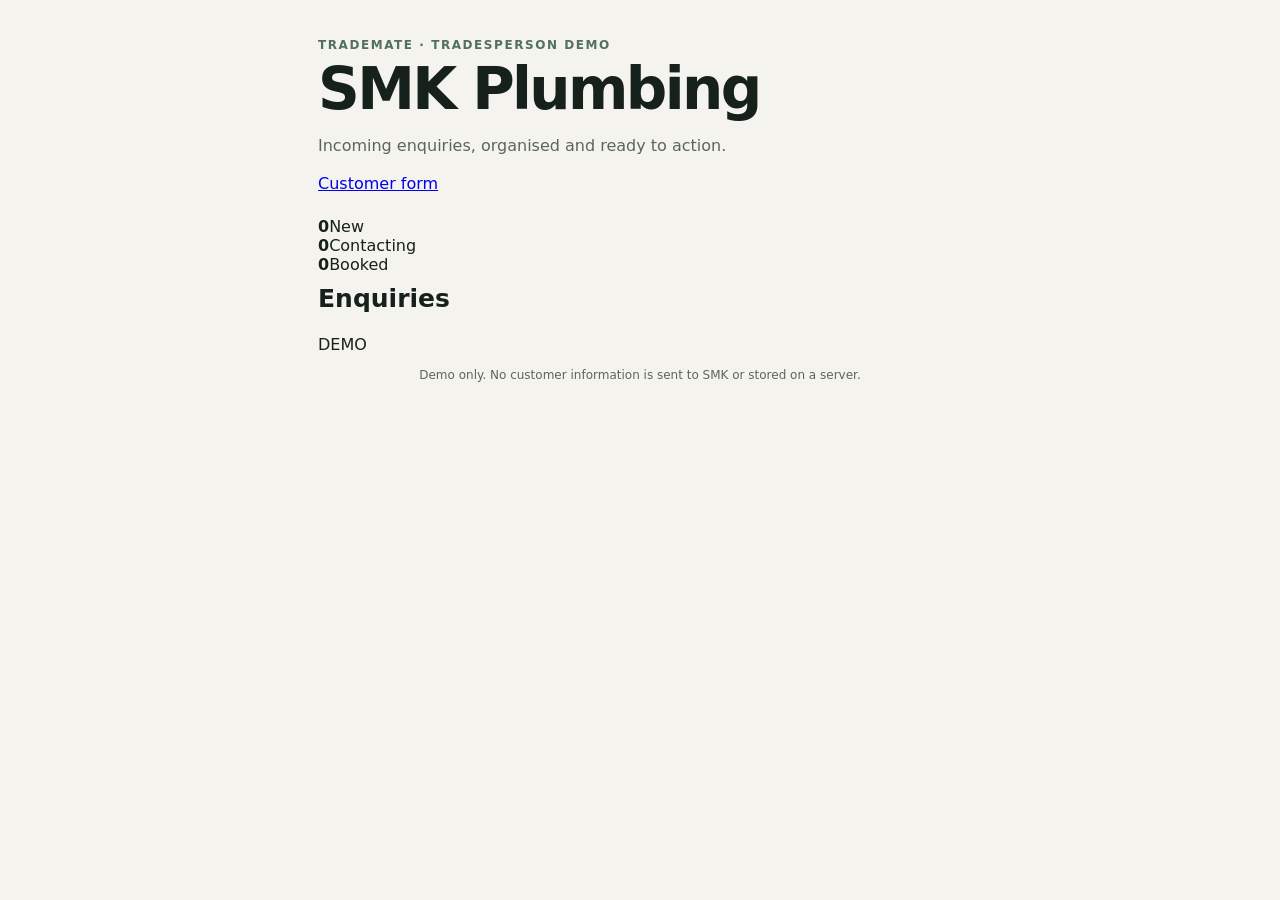
==== inbox.html @ 18eb99a8 "Add TradeMate tradesperson inbox demo" ====
<!doctype html><html lang="en"><head><meta charset="utf-8"><meta name="viewport" content="width=device-width,initial-scale=1"><title>TradeMate — Tradesperson Inbox</title><link rel="stylesheet" href="style.css"></head><body><main class="wrap">
<header class="inbox-head"><div><span class="eyebrow">TRADEMATE · TRADESPERSON DEMO</span><h1>SMK Plumbing</h1><p>Incoming enquiries, organised and ready to action.</p></div><a class="text-link" href="index.html">Customer form</a></header>
<section class="stats"><div><b id="newCount">0</b><span>New</span></div><div><b id="contactCount">0</b><span>Contacting</span></div><div><b id="bookedCount">0</b><span>Booked</span></div></section>
<section><div class="inbox-title"><h2>Enquiries</h2><span class="demo-pill">DEMO</span></div><div id="inbox"></div></section>
<section class="panel hidden" id="jobPanel"><button class="close-detail secondary" id="closeDetail">← Inbox</button><div id="jobDetail"></div></section>
<p class="privacy">Demo only. No customer information is sent to SMK or stored on a server.</p>
</main><script src="inbox.js"></script></body></html>
---- style.css ----
*{box-sizing:border-box}body{margin:0;background:#f4f3ee;color:#17211b;font-family:Inter,system-ui,-apple-system,sans-serif}.wrap{max-width:680px;margin:auto;padding:34px 18px 70px}header{margin-bottom:24px}h1{font-size:clamp(36px,8vw,58px);line-height:1;letter-spacing:-.045em;margin:7px 0 12px}h2{font-size:25px;margin:10px 0 22px}p{color:#5b655f;line-height:1.5}.eyebrow{font-size:12px;font-weight:850;letter-spacing:.13em;color:#52705d}.panel{background:#fff;border:1px solid #dedfd9;border-radius:22px;padding:24px;box-shadow:0 8px 30px #1d2a2110}.progress{height:6px;background:#e8ebe7;border-radius:9px;overflow:hidden}.progress span{display:block;height:100%;width:20%;background:#2e5b3e;transition:.25s}.step{font-size:12px;font-weight:750;margin:12px 0 20px}.choices{display:grid;grid-template-columns:1fr 1fr;gap:11px}.choices button{background:#f7f8f5;color:#17211b;border:1px solid #d7ddd7;text-align:left;min-height:62px;font-size:15px}.choices button:hover,.choices button.selected{border-color:#2e5b3e;background:#edf3ee}label{display:block;font-weight:750;font-size:14px;margin:15px 0}textarea,input{width:100%;margin-top:8px;border:1px solid #cdd2cd;border-radius:11px;padding:14px;font:inherit;background:#fbfcfa}textarea{min-height:130px;resize:vertical}button{border:0;border-radius:11px;padding:13px 18px;background:#2e5b3e;color:#fff;font-weight:800;cursor:pointer}.nav{display:flex;justify-content:space-between;gap:10px;margin-top:25px}.secondary{background:#e8ece8;color:#243429}.nav #next{margin-left:auto}.hidden{display:none!important}.hint,.privacy{font-size:12px}.privacy{text-align:center}.summary{background:#f5f7f3;border-radius:14px;padding:18px;margin:15px 0 20px}.summary h3{margin-top:0}.summary p{margin:8px 0;color:#27352c}@media(max-width:520px){.choices{grid-template-columns:1fr}.panel{padding:19px}}
select{width:100%;margin-top:8px;border:1px solid #cdd2cd;border-radius:11px;padding:14px;font:inherit;background:#fbfcfa}.summary h3{font-size:22px;border-bottom:1px solid #dde3dd;padding-bottom:12px}.summary b{color:#17211b}
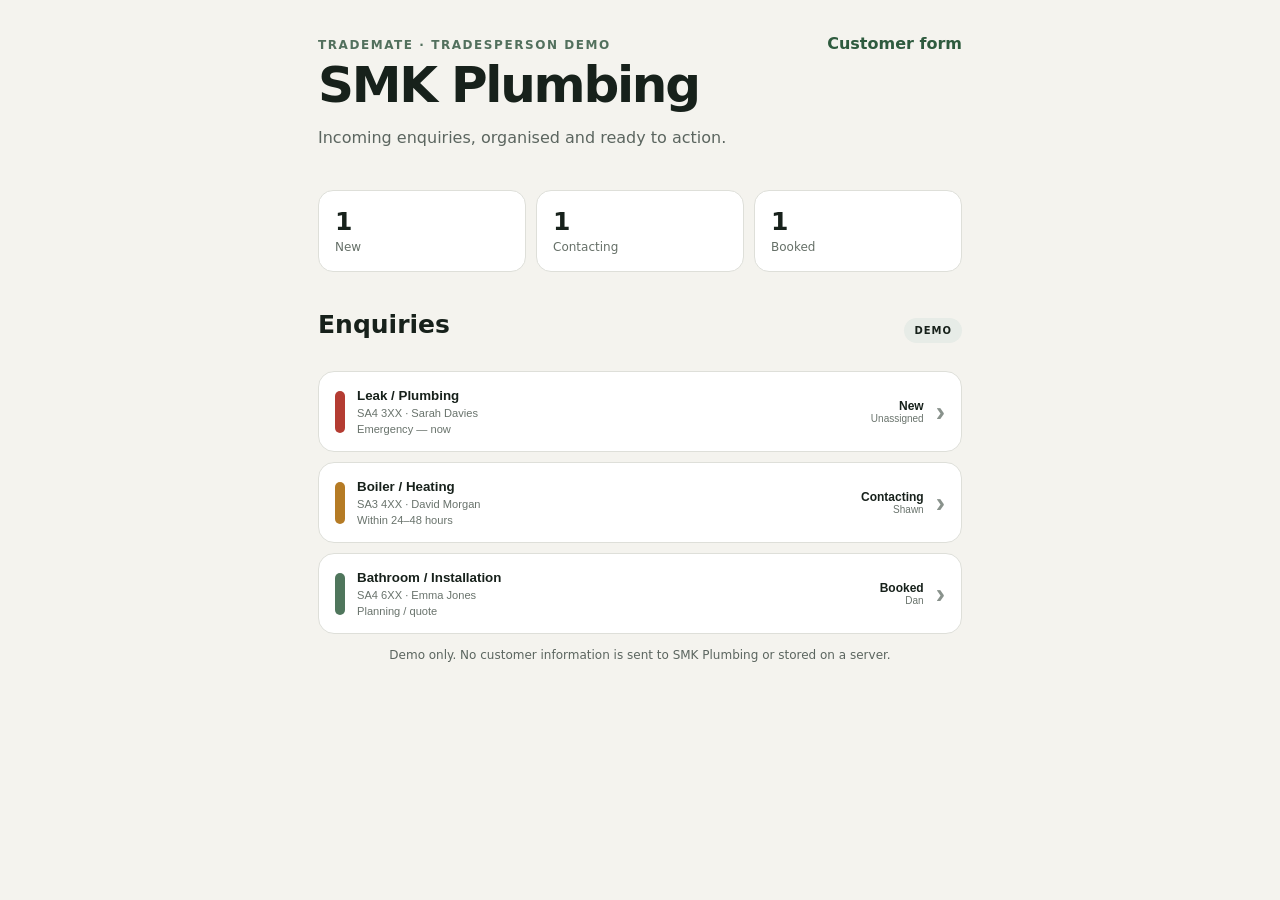
==== commit 8799b469: "Add files via upload" ====
--- a/inbox.html
+++ b/inbox.html
@@ -1,7 +1,7 @@
-<!doctype html><html lang="en"><head><meta charset="utf-8"><meta name="viewport" content="width=device-width,initial-scale=1"><title>TradeMate — Tradesperson Inbox</title><link rel="stylesheet" href="style.css"></head><body><main class="wrap">
-<header class="inbox-head"><div><span class="eyebrow">TRADEMATE · TRADESPERSON DEMO</span><h1>SMK Plumbing</h1><p>Incoming enquiries, organised and ready to action.</p></div><a class="text-link" href="index.html">Customer form</a></header>
+<!doctype html><html lang="en"><head><meta charset="utf-8"><meta name="viewport" content="width=device-width,initial-scale=1"><title>TradeMate — Tradesperson Inbox</title><link rel="stylesheet" href="style.css?v=5"></head><body><main class="wrap">
+<header class="inbox-head"><div><span class="eyebrow">TRADEMATE · TRADESPERSON DEMO</span><h1 id="bizName">SMK Plumbing</h1><p>Incoming enquiries, organised and ready to action.</p></div><a class="text-link" id="formLink" href="index.html">Customer form</a></header>
 <section class="stats"><div><b id="newCount">0</b><span>New</span></div><div><b id="contactCount">0</b><span>Contacting</span></div><div><b id="bookedCount">0</b><span>Booked</span></div></section>
 <section><div class="inbox-title"><h2>Enquiries</h2><span class="demo-pill">DEMO</span></div><div id="inbox"></div></section>
 <section class="panel hidden" id="jobPanel"><button class="close-detail secondary" id="closeDetail">← Inbox</button><div id="jobDetail"></div></section>
-<p class="privacy">Demo only. No customer information is sent to SMK or stored on a server.</p>
-</main><script src="inbox.js"></script></body></html>+<p class="privacy">Demo only. No customer information is sent to <span id="privacyBiz">SMK Plumbing</span> or stored on a server.</p>
+</main><script src="inbox.js?v=5"></script></body></html>
--- a/style.css
+++ b/style.css
@@ -1,2 +1,3 @@
 *{box-sizing:border-box}body{margin:0;background:#f4f3ee;color:#17211b;font-family:Inter,system-ui,-apple-system,sans-serif}.wrap{max-width:680px;margin:auto;padding:34px 18px 70px}header{margin-bottom:24px}h1{font-size:clamp(36px,8vw,58px);line-height:1;letter-spacing:-.045em;margin:7px 0 12px}h2{font-size:25px;margin:10px 0 22px}p{color:#5b655f;line-height:1.5}.eyebrow{font-size:12px;font-weight:850;letter-spacing:.13em;color:#52705d}.panel{background:#fff;border:1px solid #dedfd9;border-radius:22px;padding:24px;box-shadow:0 8px 30px #1d2a2110}.progress{height:6px;background:#e8ebe7;border-radius:9px;overflow:hidden}.progress span{display:block;height:100%;width:20%;background:#2e5b3e;transition:.25s}.step{font-size:12px;font-weight:750;margin:12px 0 20px}.choices{display:grid;grid-template-columns:1fr 1fr;gap:11px}.choices button{background:#f7f8f5;color:#17211b;border:1px solid #d7ddd7;text-align:left;min-height:62px;font-size:15px}.choices button:hover,.choices button.selected{border-color:#2e5b3e;background:#edf3ee}label{display:block;font-weight:750;font-size:14px;margin:15px 0}textarea,input{width:100%;margin-top:8px;border:1px solid #cdd2cd;border-radius:11px;padding:14px;font:inherit;background:#fbfcfa}textarea{min-height:130px;resize:vertical}button{border:0;border-radius:11px;padding:13px 18px;background:#2e5b3e;color:#fff;font-weight:800;cursor:pointer}.nav{display:flex;justify-content:space-between;gap:10px;margin-top:25px}.secondary{background:#e8ece8;color:#243429}.nav #next{margin-left:auto}.hidden{display:none!important}.hint,.privacy{font-size:12px}.privacy{text-align:center}.summary{background:#f5f7f3;border-radius:14px;padding:18px;margin:15px 0 20px}.summary h3{margin-top:0}.summary p{margin:8px 0;color:#27352c}@media(max-width:520px){.choices{grid-template-columns:1fr}.panel{padding:19px}}
-select{width:100%;margin-top:8px;border:1px solid #cdd2cd;border-radius:11px;padding:14px;font:inherit;background:#fbfcfa}.summary h3{font-size:22px;border-bottom:1px solid #dde3dd;padding-bottom:12px}.summary b{color:#17211b}+select{width:100%;margin-top:8px;border:1px solid #cdd2cd;border-radius:11px;padding:14px;font:inherit;background:#fbfcfa}.summary h3{font-size:22px;border-bottom:1px solid #dde3dd;padding-bottom:12px}.summary b{color:#17211b}
+.done-actions{display:flex;gap:10px;flex-wrap:wrap}.button-link{display:inline-flex;align-items:center;justify-content:center;border-radius:11px;padding:13px 18px;background:#2e5b3e;color:#fff;font-weight:800;text-decoration:none}.text-link{color:#2e5b3e;font-weight:800;text-decoration:none}.inbox-head{display:flex;justify-content:space-between;gap:18px;align-items:flex-start}.inbox-head h1{font-size:clamp(34px,7vw,50px)}.stats{display:grid;grid-template-columns:repeat(3,1fr);gap:10px;margin:0 0 28px}.stats div{background:#fff;border:1px solid #dedfd9;border-radius:15px;padding:16px}.stats b{display:block;font-size:25px}.stats span{font-size:12px;color:#667068}.inbox-title{display:flex;align-items:center;justify-content:space-between}.demo-pill{font-size:10px;font-weight:850;letter-spacing:.1em;background:#e7ece7;border-radius:20px;padding:7px 10px}.job-card{width:100%;display:flex;align-items:center;gap:12px;background:#fff;color:#17211b;border:1px solid #dedfd9;border-radius:16px;padding:16px;margin:10px 0;text-align:left}.priority{width:10px;height:42px;border-radius:8px;flex:0 0 10px}.priority.red{background:#b43c32}.priority.amber{background:#b57b25}.priority.green{background:#4f765c}.job-main{display:flex;flex-direction:column;gap:4px;flex:1}.job-main small,.job-state small{display:block;color:#69736c;font-weight:500}.job-state{text-align:right;font-size:12px;font-weight:800;flex:0 0 auto;white-space:nowrap}.chev{font-size:28px;color:#89928c}.close-detail{margin-bottom:18px}.action-grid{display:grid;gap:12px}.action-grid label{margin:0}.action-grid .button-link{min-height:52px}@media(max-width:520px){.inbox-head{display:block}.inbox-head .text-link{display:inline-block;margin-top:5px}.stats div{padding:12px}.job-card{gap:10px;padding:14px}.job-state{font-size:11px}.chev{font-size:22px}}
